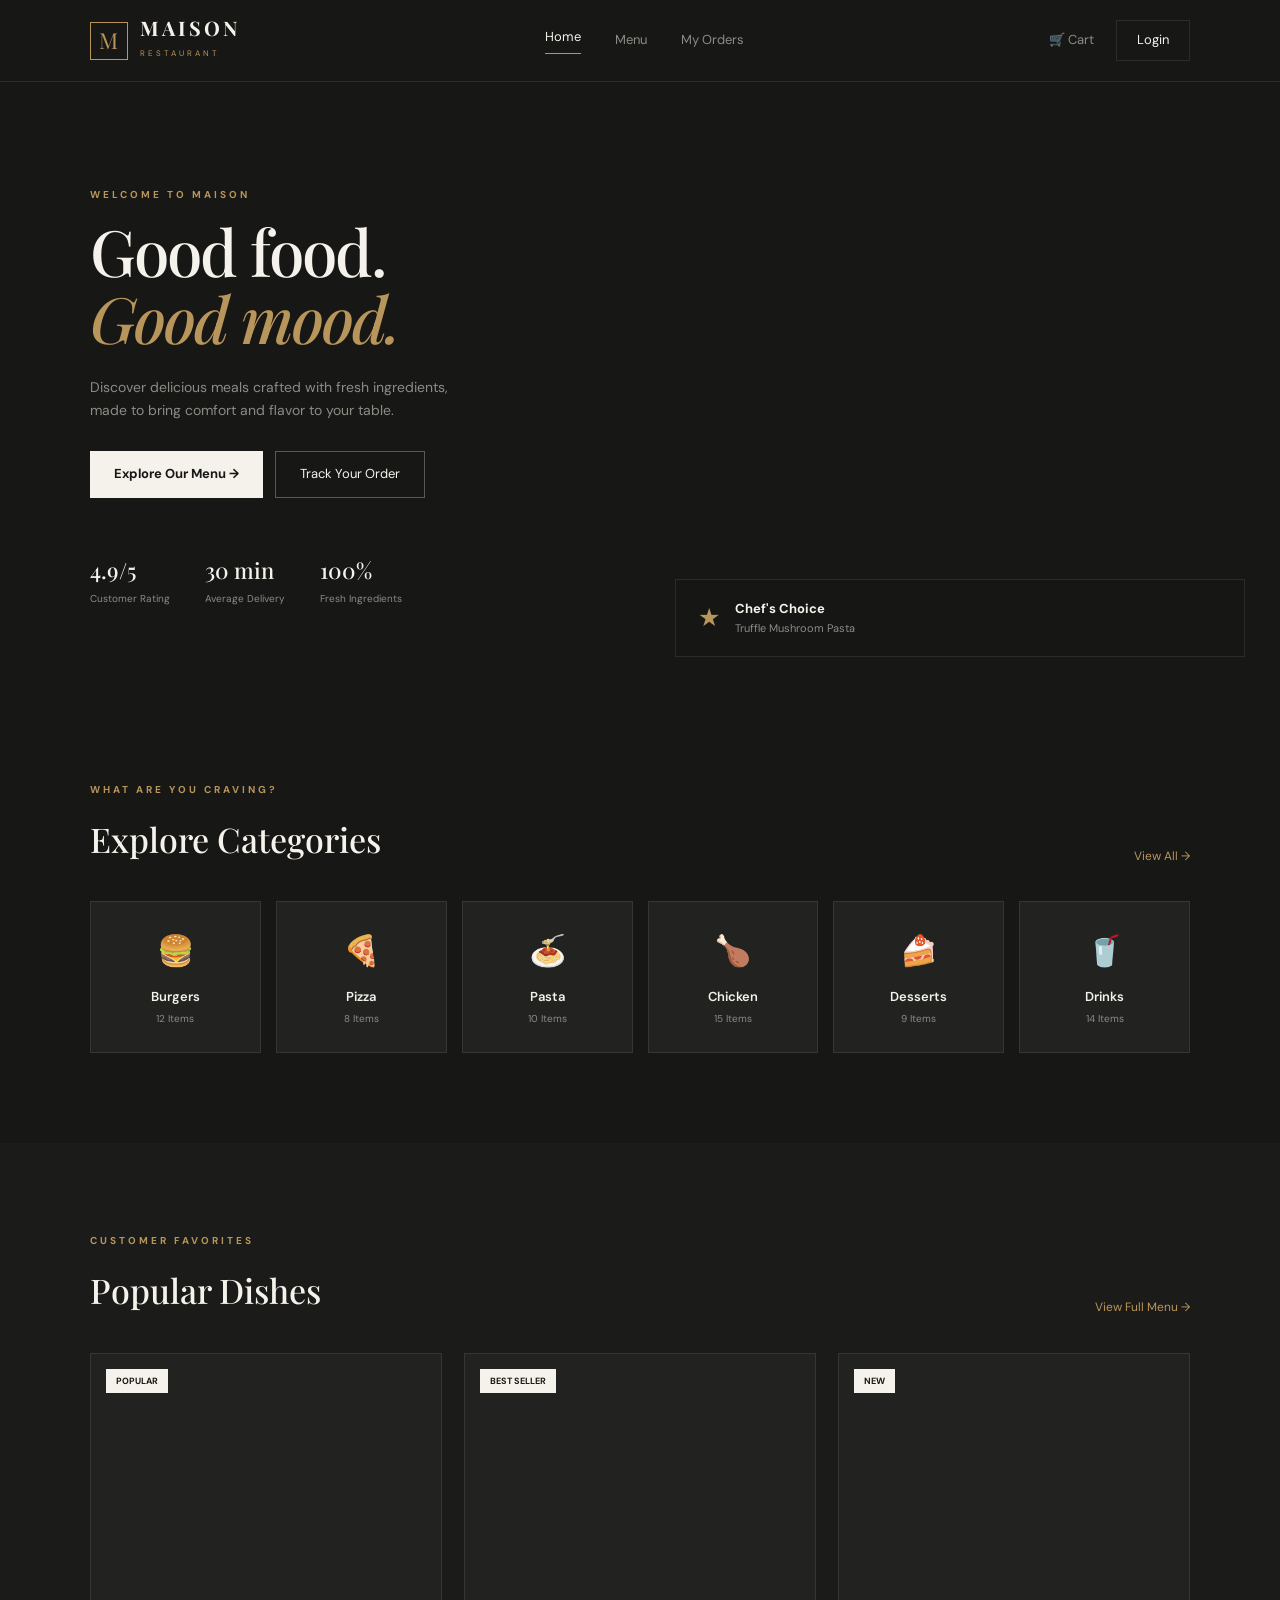
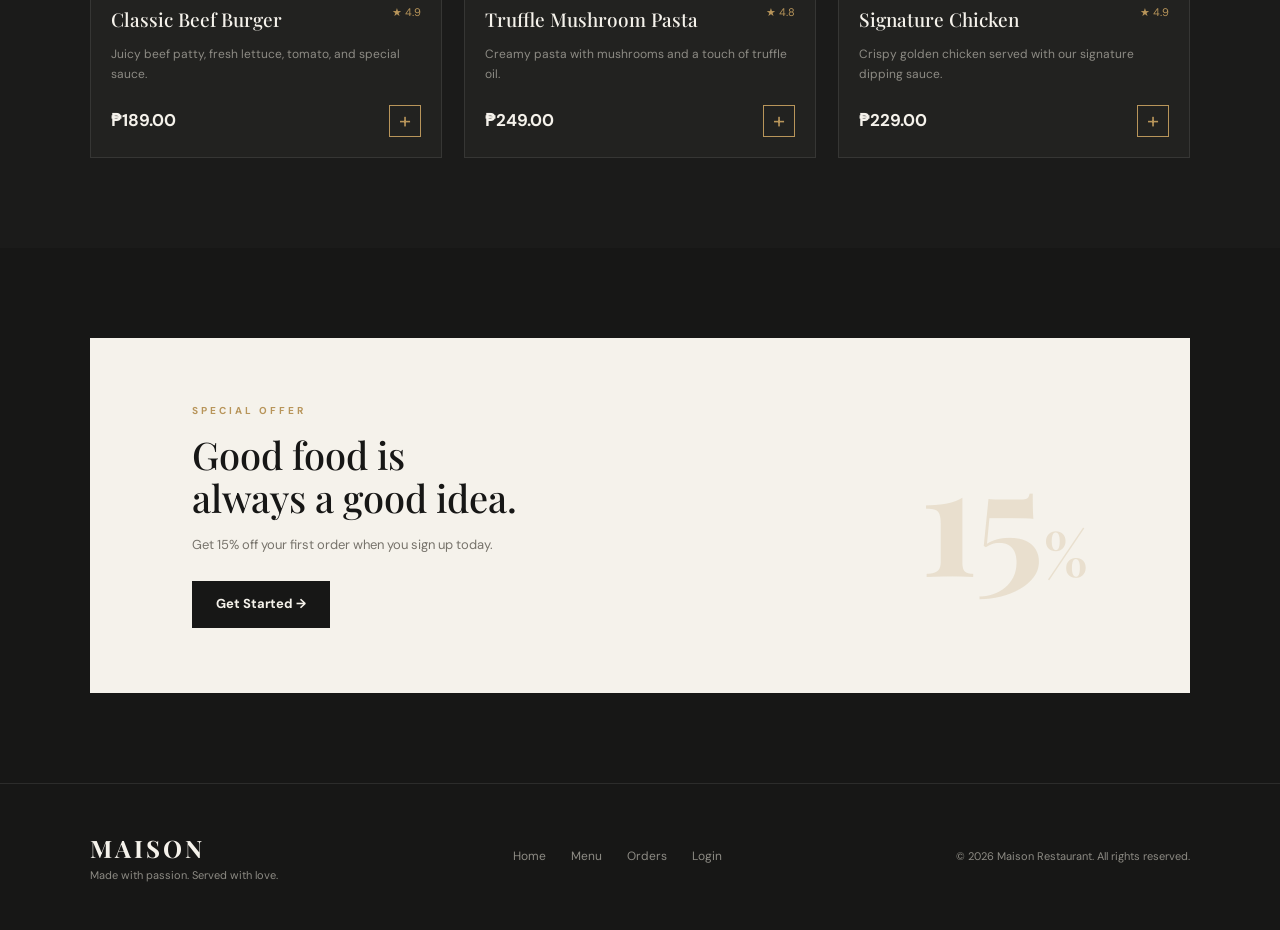
==== index.html @ bf7413da "Initial restaurant ordering system" ====
<!DOCTYPE html>
<html lang="en">
<head>
    <meta charset="UTF-8">
    <meta name="viewport" content="width=device-width, initial-scale=1.0">
    <title>Maison | Restaurant Ordering System</title>

    <link rel="stylesheet" href="style.css">
    <link rel="stylesheet" href="home.css">
</head>
<body>

    <header class="navbar">
        <div class="logo">
            <span class="logo-mark">M</span>
            <div>
                <h2>MAISON</h2>
                <small>RESTAURANT</small>
            </div>
        </div>

        <nav>
            <a href="index.html" class="active">Home</a>
            <a href="menu.html">Menu</a>
            <a href="orders.html">My Orders</a>
        </nav>

        <div class="nav-actions">
            <a href="cart.html" class="cart-link">🛒 Cart</a>
            <a href="login.html" class="login-btn">Login</a>
        </div>
    </header>

    <main>

        <!-- HERO SECTION -->
        <section class="hero">
            <div class="hero-content">
                <p class="eyebrow">WELCOME TO MAISON</p>

                <h1>Good food.<br><span>Good mood.</span></h1>

                <p class="hero-description">
                    Discover delicious meals crafted with fresh ingredients,
                    made to bring comfort and flavor to your table.
                </p>

                <div class="hero-buttons">
                    <a href="menu.html" class="primary-btn">Explore Our Menu →</a>
                    <a href="orders.html" class="secondary-btn">Track Your Order</a>
                </div>

                <div class="hero-info">
                    <div>
                        <strong>4.9/5</strong>
                        <span>Customer Rating</span>
                    </div>
                    <div>
                        <strong>30 min</strong>
                        <span>Average Delivery</span>
                    </div>
                    <div>
                        <strong>100%</strong>
                        <span>Fresh Ingredients</span>
                    </div>
                </div>
            </div>

            <div class="hero-image">
                <div class="image-overlay"></div>
                <div class="floating-card">
                    <span>★</span>
                    <div>
                        <strong>Chef's Choice</strong>
                        <small>Truffle Mushroom Pasta</small>
                    </div>
                </div>
            </div>
        </section>

        <!-- CATEGORIES -->
        <section class="section categories-section">
            <div class="section-heading">
                <div>
                    <p class="eyebrow">WHAT ARE YOU CRAVING?</p>
                    <h2>Explore Categories</h2>
                </div>
                <a href="menu.html" class="view-link">View All →</a>
            </div>

            <div class="category-grid">
                <a href="menu.html" class="category-card">
                    <div class="category-icon">🍔</div>
                    <h3>Burgers</h3>
                    <p>12 Items</p>
                </a>

                <a href="menu.html" class="category-card">
                    <div class="category-icon">🍕</div>
                    <h3>Pizza</h3>
                    <p>8 Items</p>
                </a>

                <a href="menu.html" class="category-card">
                    <div class="category-icon">🍝</div>
                    <h3>Pasta</h3>
                    <p>10 Items</p>
                </a>

                <a href="menu.html" class="category-card">
                    <div class="category-icon">🍗</div>
                    <h3>Chicken</h3>
                    <p>15 Items</p>
                </a>

                <a href="menu.html" class="category-card">
                    <div class="category-icon">🍰</div>
                    <h3>Desserts</h3>
                    <p>9 Items</p>
                </a>

                <a href="menu.html" class="category-card">
                    <div class="category-icon">🥤</div>
                    <h3>Drinks</h3>
                    <p>14 Items</p>
                </a>
            </div>
        </section>

        <!-- POPULAR DISHES -->
        <section class="section popular-section">
            <div class="section-heading">
                <div>
                    <p class="eyebrow">CUSTOMER FAVORITES</p>
                    <h2>Popular Dishes</h2>
                </div>
                <a href="menu.html" class="view-link">View Full Menu →</a>
            </div>

            <div class="food-grid">

                <article class="food-card">
                    <div class="food-image food-one">
                        <span class="food-badge">Popular</span>
                    </div>
                    <div class="food-details">
                        <div class="food-title-row">
                            <h3>Classic Beef Burger</h3>
                            <span class="rating">★ 4.9</span>
                        </div>
                        <p>Juicy beef patty, fresh lettuce, tomato, and special sauce.</p>
                        <div class="food-bottom">
                            <strong>₱189.00</strong>
                            <a href="cart.html" class="add-btn">+</a>
                        </div>
                    </div>
                </article>

                <article class="food-card">
                    <div class="food-image food-two">
                        <span class="food-badge">Best Seller</span>
                    </div>
                    <div class="food-details">
                        <div class="food-title-row">
                            <h3>Truffle Mushroom Pasta</h3>
                            <span class="rating">★ 4.8</span>
                        </div>
                        <p>Creamy pasta with mushrooms and a touch of truffle oil.</p>
                        <div class="food-bottom">
                            <strong>₱249.00</strong>
                            <a href="cart.html" class="add-btn">+</a>
                        </div>
                    </div>
                </article>

                <article class="food-card">
                    <div class="food-image food-three">
                        <span class="food-badge">New</span>
                    </div>
                    <div class="food-details">
                        <div class="food-title-row">
                            <h3>Signature Chicken</h3>
                            <span class="rating">★ 4.9</span>
                        </div>
                        <p>Crispy golden chicken served with our signature dipping sauce.</p>
                        <div class="food-bottom">
                            <strong>₱229.00</strong>
                            <a href="cart.html" class="add-btn">+</a>
                        </div>
                    </div>
                </article>

            </div>
        </section>

        <!-- PROMOTION -->
        <section class="promo-section">
            <div class="promo-content">
                <p class="eyebrow">SPECIAL OFFER</p>
                <h2>Good food is<br>always a good idea.</h2>
                <p>Get 15% off your first order when you sign up today.</p>
                <a href="register.html" class="primary-btn">Get Started →</a>
            </div>
            <div class="promo-decoration">15<span>%</span></div>
        </section>

    </main>

    <footer class="footer">
        <div class="footer-brand">
            <h2>MAISON</h2>
            <p>Made with passion. Served with love.</p>
        </div>

        <div class="footer-links">
            <a href="index.html">Home</a>
            <a href="menu.html">Menu</a>
            <a href="orders.html">Orders</a>
            <a href="login.html">Login</a>
        </div>

        <p class="copyright">© 2026 Maison Restaurant. All rights reserved.</p>
    </footer>

</body>
</html>
---- style.css ----
@import url('https://fonts.googleapis.com/css2?family=DM+Sans:wght@400;500;600;700&family=Playfair+Display:wght@500;600;700&display=swap');

:root {
    --dark: #171716;
    --dark-soft: #222220;
    --cream: #f5f2eb;
    --cream-dark: #e8e3d9;
    --white: #ffffff;
    --gold: #b8955a;
    --text-muted: #8d8b84;
    --border: rgba(255, 255, 255, 0.09);
}

* {
    margin: 0;
    padding: 0;
    box-sizing: border-box;
}

html {
    scroll-behavior: smooth;
    overflow-x: hidden;
}

body {
    background: var(--dark);
    color: var(--cream);
    font-family: 'DM Sans', sans-serif;
    line-height: 1.6;
    min-width: 280px;
    overflow-x: hidden;
}

img {
    max-width: 100%;
    height: auto;
    display: block;
}

a {
    text-decoration: none;
    color: inherit;
}

button,
a,
input,
select,
textarea {
    transition: 0.3s ease;
}

button,
a {
    cursor: pointer;
}

/* =========================
   NAVIGATION
========================= */

.navbar {
    min-height: 82px;
    padding: 0 7%;
    display: flex;
    align-items: center;
    justify-content: space-between;
    gap: 25px;
    border-bottom: 1px solid var(--border);
    background: var(--dark);
    position: relative;
    z-index: 100;
}

.logo {
    display: flex;
    align-items: center;
    gap: 12px;
    flex-shrink: 0;
}

.logo-mark {
    width: 38px;
    height: 38px;
    border: 1px solid var(--gold);
    color: var(--gold);
    display: flex;
    align-items: center;
    justify-content: center;
    font-family: 'Playfair Display', serif;
    font-size: 22px;
}

.logo h2 {
    font-family: 'Playfair Display', serif;
    font-size: 20px;
    letter-spacing: 3px;
    line-height: 1;
}

.logo small {
    color: var(--gold);
    font-size: 8px;
    letter-spacing: 3px;
}

.navbar nav {
    display: flex;
    align-items: center;
    justify-content: center;
    gap: 34px;
}

.navbar nav a {
    color: var(--text-muted);
    font-size: 13px;
    white-space: nowrap;
}

.navbar nav a:hover,
.navbar nav a.active {
    color: var(--cream);
}

.navbar nav a.active {
    border-bottom: 1px solid var(--gold);
    padding-bottom: 5px;
}

.nav-actions {
    display: flex;
    align-items: center;
    gap: 22px;
    flex-shrink: 0;
}

.cart-link {
    font-size: 13px;
    color: var(--text-muted);
    white-space: nowrap;
}

.cart-link:hover {
    color: var(--cream);
}

.login-btn {
    border: 1px solid var(--border);
    padding: 9px 20px;
    font-size: 13px;
    white-space: nowrap;
}

.login-btn:hover {
    border-color: var(--gold);
    color: var(--gold);
}

/* =========================
   BUTTONS
========================= */

.primary-btn {
    display: inline-block;
    background: var(--cream);
    color: var(--dark);
    padding: 13px 24px;
    font-size: 13px;
    font-weight: 700;
    border: none;
    text-align: center;
}

.primary-btn:hover {
    background: var(--gold);
    color: var(--white);
}

.secondary-btn {
    display: inline-block;
    border: 1px solid rgba(245, 242, 235, 0.3);
    padding: 12px 24px;
    font-size: 13px;
    text-align: center;
}

.secondary-btn:hover {
    border-color: var(--cream);
    background: rgba(255, 255, 255, 0.04);
}

.eyebrow {
    color: var(--gold);
    font-size: 10px;
    font-weight: 700;
    letter-spacing: 3px;
    margin-bottom: 14px;
}

/* =========================
   GENERAL SECTIONS
========================= */

.section {
    padding: 90px 7%;
}

.section-heading {
    display: flex;
    align-items: flex-end;
    justify-content: space-between;
    gap: 25px;
    margin-bottom: 35px;
}

.section-heading h2 {
    font-family: 'Playfair Display', serif;
    font-size: 34px;
    font-weight: 500;
}

.view-link {
    color: var(--gold);
    font-size: 12px;
    white-space: nowrap;
}

.view-link:hover {
    color: var(--cream);
}

/* =========================
   FOOTER
========================= */

.footer {
    padding: 45px 7%;
    border-top: 1px solid var(--border);
    display: flex;
    align-items: center;
    justify-content: space-between;
    gap: 30px;
    flex-wrap: wrap;
}

.footer-brand h2 {
    font-family: 'Playfair Display', serif;
    letter-spacing: 3px;
}

.footer-brand p,
.copyright {
    color: var(--text-muted);
    font-size: 11px;
}

.footer-links {
    display: flex;
    gap: 25px;
    color: var(--text-muted);
    font-size: 12px;
    flex-wrap: wrap;
}

.footer-links a:hover {
    color: var(--cream);
}

/* =========================
   LARGE DESKTOP / IMAC / TV
========================= */

@media (min-width: 1600px) {
    .navbar {
        padding-left: 10%;
        padding-right: 10%;
    }

    .section {
        padding-left: 10%;
        padding-right: 10%;
    }

    .footer {
        padding-left: 10%;
        padding-right: 10%;
    }

    .logo h2 {
        font-size: 23px;
    }

    .navbar nav a,
    .cart-link,
    .login-btn {
        font-size: 15px;
    }

    .section-heading h2 {
        font-size: 42px;
    }
}

/* =========================
   LAPTOP
========================= */

@media (max-width: 1200px) {
    .navbar {
        padding: 0 5%;
    }

    .section {
        padding-left: 5%;
        padding-right: 5%;
    }

    .footer {
        padding-left: 5%;
        padding-right: 5%;
    }

    .navbar nav {
        gap: 22px;
    }

    .nav-actions {
        gap: 14px;
    }
}

/* =========================
   TABLET
========================= */

@media (max-width: 900px) {
    .navbar {
        min-height: 75px;
        padding: 15px 4%;
        gap: 18px;
    }

    .navbar nav {
        gap: 15px;
    }

    .navbar nav a {
        font-size: 12px;
    }

    .nav-actions {
        gap: 10px;
    }

    .cart-link,
    .login-btn {
        font-size: 12px;
    }

    .login-btn {
        padding: 8px 14px;
    }

    .section {
        padding: 70px 4%;
    }

    .section-heading h2 {
        font-size: 30px;
    }

    .footer {
        padding: 40px 4%;
    }
}

/* =========================
   MOBILE DEVICES
========================= */

@media (max-width: 768px) {
    .navbar {
        min-height: auto;
        padding: 18px 5%;
        flex-wrap: wrap;
        justify-content: center;
    }

    .logo {
        width: 100%;
        justify-content: center;
    }

    .navbar nav {
        display: flex;
        width: 100%;
        justify-content: center;
        gap: 18px;
        order: 2;
        flex-wrap: wrap;
    }

    .navbar nav a {
        font-size: 12px;
    }

    .nav-actions {
        width: 100%;
        justify-content: center;
        order: 3;
        gap: 15px;
    }

    .section {
        padding: 60px 5%;
    }

    .section-heading {
        align-items: flex-start;
        flex-direction: column;
        gap: 10px;
        margin-bottom: 25px;
    }

    .section-heading h2 {
        font-size: 28px;
    }

    .footer {
        flex-direction: column;
        align-items: center;
        text-align: center;
        padding: 40px 5%;
    }

    .footer-links {
        justify-content: center;
        gap: 18px;
    }
}

/* =========================
   SMALL SMARTPHONES
========================= */

@media (max-width: 480px) {
    .logo-mark {
        width: 34px;
        height: 34px;
        font-size: 19px;
    }

    .logo h2 {
        font-size: 18px;
        letter-spacing: 2px;
    }

    .logo small {
        font-size: 7px;
        letter-spacing: 2px;
    }

    .navbar nav {
        gap: 12px;
    }

    .navbar nav a {
        font-size: 11px;
    }

    .nav-actions {
        gap: 10px;
    }

    .cart-link,
    .login-btn {
        font-size: 11px;
    }

    .login-btn {
        padding: 8px 12px;
    }

    .section {
        padding: 48px 5%;
    }

    .section-heading h2 {
        font-size: 25px;
    }

    .primary-btn,
    .secondary-btn {
        width: 100%;
        padding: 13px 18px;
    }

    .footer-brand h2 {
        font-size: 22px;
    }
}

/* =========================
   VERY SMALL PHONES
========================= */

@media (max-width: 350px) {
    .navbar nav {
        gap: 9px;
    }

    .navbar nav a {
        font-size: 10px;
    }

    .cart-link,
    .login-btn {
        font-size: 10px;
    }

    .section-heading h2 {
        font-size: 23px;
    }
}
---- home.css ----
.hero {
    min-height: 610px;
    display: grid;
    grid-template-columns: 1fr 1fr;
    background: var(--dark);
}

.hero-content {
    padding: 90px 8% 70px 14%;
    display: flex;
    flex-direction: column;
    justify-content: center;
}

.hero h1 {
    font-family: 'Playfair Display', serif;
    font-size: clamp(48px, 5vw, 78px);
    font-weight: 500;
    line-height: 1.05;
    letter-spacing: -2px;
    margin-bottom: 25px;
}

.hero h1 span {
    color: var(--gold);
    font-style: italic;
}

.hero-description {
    color: var(--text-muted);
    max-width: 390px;
    font-size: 14px;
    margin-bottom: 30px;
}

.hero-buttons {
    display: flex;
    gap: 12px;
    flex-wrap: wrap;
}

.hero-info {
    display: flex;
    gap: 35px;
    margin-top: 55px;
}

.hero-info div {
    display: flex;
    flex-direction: column;
}

.hero-info strong {
    font-family: 'Playfair Display', serif;
    font-size: 22px;
    font-weight: 500;
}

.hero-info span {
    color: var(--text-muted);
    font-size: 10px;
    margin-top: 3px;
}

.hero-image {
    position: relative;
    min-height: 610px;
    background:
        linear-gradient(90deg, rgba(23, 23, 22, 0.15), rgba(23, 23, 22, 0.05)),
        url('https://images.unsplash.com/photo-1473093295043-cdd812d0e601?auto=format&fit=crop&w=1200&q=85');
    background-size: cover;
    background-position: center;
}

.image-overlay {
    position: absolute;
    inset: 0;
    background: linear-gradient(90deg, var(--dark) 0%, transparent 20%);
}

.floating-card {
    position: absolute;
    bottom: 35px;
    left: 35px;
    right: 35px;
    background: rgba(23, 23, 22, 0.88);
    backdrop-filter: blur(12px);
    border: 1px solid var(--border);
    padding: 18px 22px;
    display: flex;
    align-items: center;
    gap: 15px;
}

.floating-card > span {
    color: var(--gold);
    font-size: 25px;
}

.floating-card div {
    display: flex;
    flex-direction: column;
}

.floating-card strong {
    font-size: 13px;
}

.floating-card small {
    color: var(--text-muted);
    font-size: 11px;
}

.category-grid {
    display: grid;
    grid-template-columns: repeat(6, 1fr);
    gap: 15px;
}

.category-card {
    background: var(--dark-soft);
    border: 1px solid var(--border);
    padding: 25px 10px;
    text-align: center;
}

.category-card:hover {
    border-color: var(--gold);
    transform: translateY(-4px);
}

.category-icon {
    font-size: 30px;
    margin-bottom: 12px;
    filter: grayscale(20%);
}

.category-card h3 {
    font-size: 13px;
    font-weight: 600;
}

.category-card p {
    color: var(--text-muted);
    font-size: 10px;
    margin-top: 3px;
}

.popular-section {
    background: #1b1b1a;
}

.food-grid {
    display: grid;
    grid-template-columns: repeat(3, 1fr);
    gap: 22px;
}

.food-card {
    background: var(--dark-soft);
    border: 1px solid var(--border);
    overflow: hidden;
}

.food-image {
    height: 230px;
    background-size: cover;
    background-position: center;
    position: relative;
}

.food-one {
    background-image: url('https://images.unsplash.com/photo-1568901346375-23c9450c58cd?auto=format&fit=crop&w=700&q=80');
}

.food-two {
    background-image: url('https://images.unsplash.com/photo-1473093295043-cdd812d0e601?auto=format&fit=crop&w=700&q=80');
}

.food-three {
    background-image: url('https://images.unsplash.com/photo-1532550907401-a500c9a57435?auto=format&fit=crop&w=700&q=80');
}

.food-badge {
    position: absolute;
    top: 15px;
    left: 15px;
    background: var(--cream);
    color: var(--dark);
    padding: 5px 10px;
    font-size: 9px;
    font-weight: 700;
    text-transform: uppercase;
}

.food-details {
    padding: 20px;
}

.food-title-row {
    display: flex;
    justify-content: space-between;
    align-items: flex-start;
    gap: 10px;
}

.food-title-row h3 {
    font-family: 'Playfair Display', serif;
    font-size: 19px;
    font-weight: 500;
}

.rating {
    color: var(--gold);
    font-size: 11px;
    white-space: nowrap;
}

.food-details > p {
    color: var(--text-muted);
    font-size: 12px;
    margin: 10px 0 20px;
    line-height: 1.7;
}

.food-bottom {
    display: flex;
    align-items: center;
    justify-content: space-between;
}

.food-bottom strong {
    color: var(--cream);
    font-size: 17px;
}

.add-btn {
    width: 32px;
    height: 32px;
    border: 1px solid var(--gold);
    color: var(--gold);
    display: flex;
    align-items: center;
    justify-content: center;
    font-size: 22px;
}

.add-btn:hover {
    background: var(--gold);
    color: var(--dark);
}

.promo-section {
    margin: 90px 7%;
    padding: 65px 8%;
    background: var(--cream);
    color: var(--dark);
    display: flex;
    justify-content: space-between;
    align-items: center;
    overflow: hidden;
}

.promo-section .eyebrow {
    color: var(--gold);
}

.promo-section h2 {
    font-family: 'Playfair Display', serif;
    font-size: 38px;
    font-weight: 500;
    line-height: 1.15;
    margin-bottom: 15px;
}

.promo-section p:not(.eyebrow) {
    color: #77736b;
    font-size: 13px;
    margin-bottom: 25px;
}

.promo-section .primary-btn {
    background: var(--dark);
    color: var(--cream);
}

.promo-section .primary-btn:hover {
    background: var(--gold);
}

.promo-decoration {
    font-family: 'Playfair Display', serif;
    font-size: 150px;
    color: rgba(184, 149, 90, 0.2);
    font-weight: 700;
    line-height: 1;
}

.promo-decoration span {
    font-size: 60px;
}

@media (max-width: 1000px) {
    .hero-content {
        padding-left: 8%;
    }

    .category-grid {
        grid-template-columns: repeat(3, 1fr);
    }

    .food-grid {
        grid-template-columns: repeat(2, 1fr);
    }
}

@media (max-width: 650px) {
    .hero {
        grid-template-columns: 1fr;
    }

    .hero-content {
        padding: 70px 5%;
    }

    .hero-image {
        min-height: 400px;
    }

    .hero h1 {
        font-size: 55px;
    }

    .hero-info {
        gap: 20px;
        margin-top: 35px;
    }

    .category-grid {
        grid-template-columns: repeat(2, 1fr);
    }

    .food-grid {
        grid-template-columns: 1fr;
    }

    .promo-section {
        margin: 60px 5%;
        padding: 45px 30px;
    }

    .promo-decoration {
        display: none;
    }
}
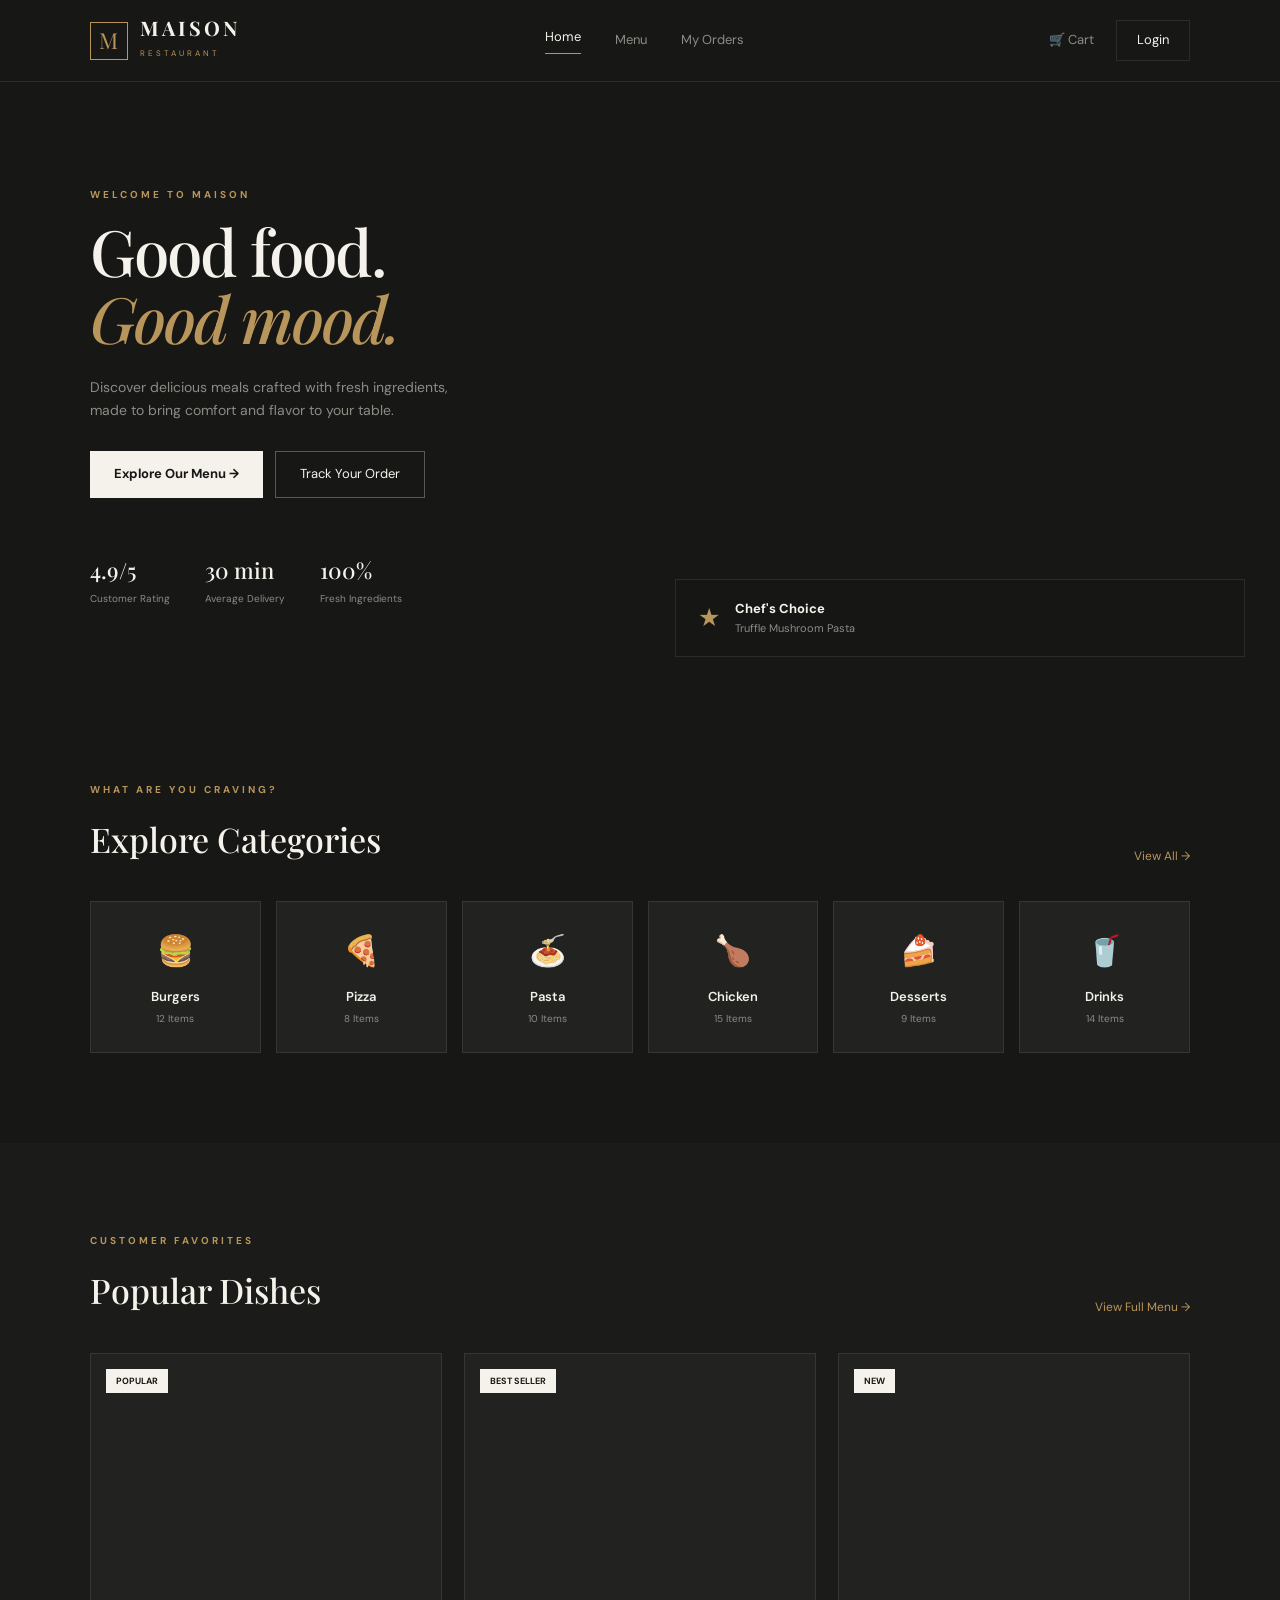
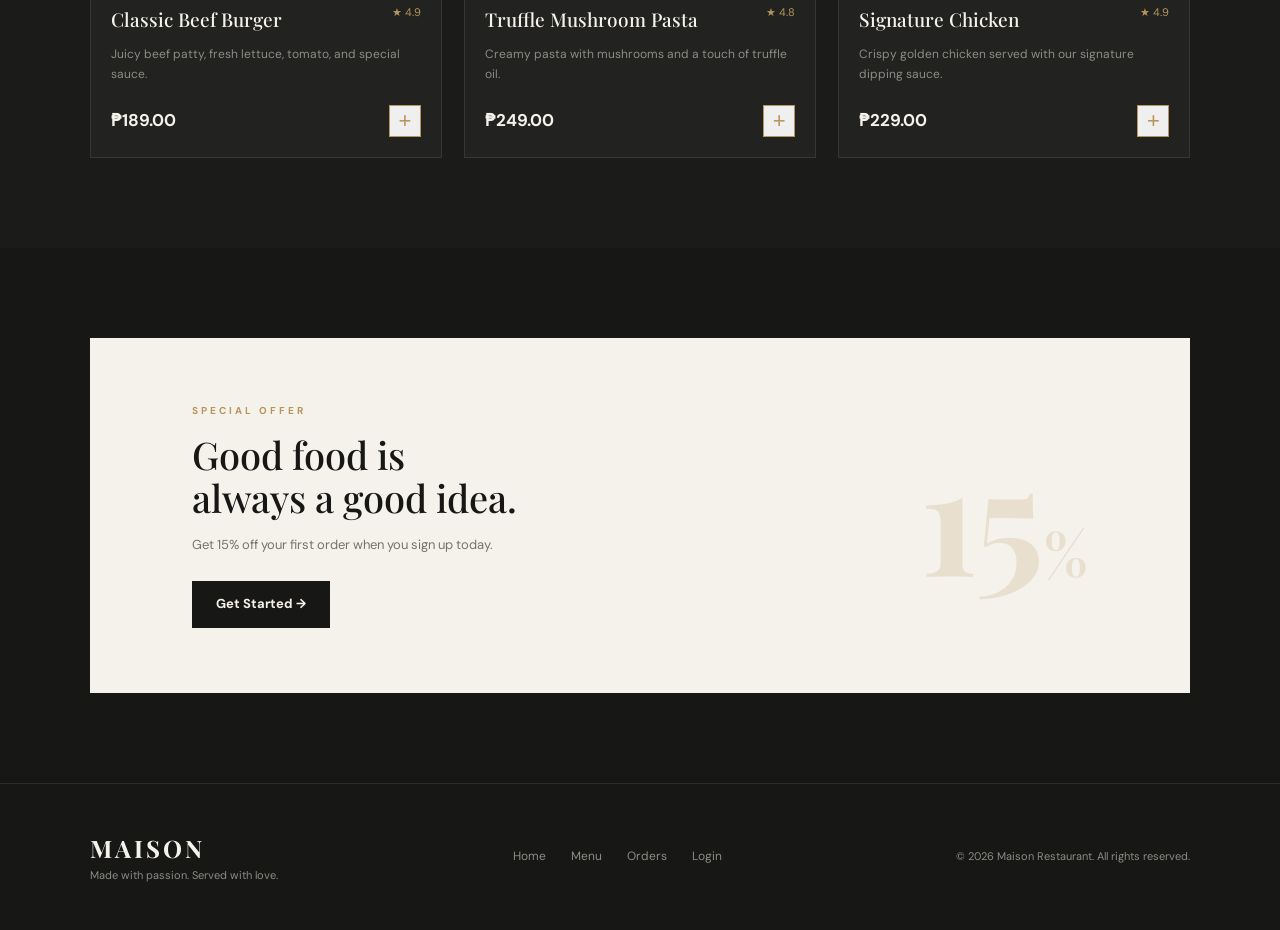
==== commit 3539140e: "Update index.html" ====
--- a/index.html
+++ b/index.html
@@ -1,5 +1,6 @@
 <!DOCTYPE html>
 <html lang="en">
+
 <head>
     <meta charset="UTF-8">
     <meta name="viewport" content="width=device-width, initial-scale=1.0">
@@ -8,15 +9,20 @@
     <link rel="stylesheet" href="style.css">
     <link rel="stylesheet" href="home.css">
 </head>
+
 <body>
 
     <header class="navbar">
+
         <div class="logo">
+
             <span class="logo-mark">M</span>
+
             <div>
                 <h2>MAISON</h2>
                 <small>RESTAURANT</small>
             </div>
+
         </div>
 
         <nav>
@@ -29,16 +35,22 @@
             <a href="cart.html" class="cart-link">🛒 Cart</a>
             <a href="login.html" class="login-btn">Login</a>
         </div>
+
     </header>
 
+
     <main>
 
-        <!-- HERO SECTION -->
         <section class="hero">
+
             <div class="hero-content">
+
                 <p class="eyebrow">WELCOME TO MAISON</p>
 
-                <h1>Good food.<br><span>Good mood.</span></h1>
+                <h1>
+                    Good food.<br>
+                    <span>Good mood.</span>
+                </h1>
 
                 <p class="hero-description">
                     Discover delicious meals crafted with fresh ingredients,
@@ -46,49 +58,77 @@
                 </p>
 
                 <div class="hero-buttons">
-                    <a href="menu.html" class="primary-btn">Explore Our Menu →</a>
-                    <a href="orders.html" class="secondary-btn">Track Your Order</a>
+
+                    <a href="menu.html" class="primary-btn">
+                        Explore Our Menu →
+                    </a>
+
+                    <a href="orders.html" class="secondary-btn">
+                        Track Your Order
+                    </a>
+
                 </div>
 
                 <div class="hero-info">
+
                     <div>
                         <strong>4.9/5</strong>
                         <span>Customer Rating</span>
                     </div>
+
                     <div>
                         <strong>30 min</strong>
                         <span>Average Delivery</span>
                     </div>
+
                     <div>
                         <strong>100%</strong>
                         <span>Fresh Ingredients</span>
                     </div>
-                </div>
-            </div>
+
+                </div>
+
+            </div>
+
 
             <div class="hero-image">
+
                 <div class="image-overlay"></div>
+
                 <div class="floating-card">
+
                     <span>★</span>
+
                     <div>
                         <strong>Chef's Choice</strong>
                         <small>Truffle Mushroom Pasta</small>
                     </div>
-                </div>
-            </div>
+
+                </div>
+
+            </div>
+
         </section>
 
-        <!-- CATEGORIES -->
+
         <section class="section categories-section">
+
             <div class="section-heading">
+
                 <div>
                     <p class="eyebrow">WHAT ARE YOU CRAVING?</p>
                     <h2>Explore Categories</h2>
                 </div>
-                <a href="menu.html" class="view-link">View All →</a>
-            </div>
+
+                <a href="menu.html" class="view-link">
+                    View All →
+                </a>
+
+            </div>
+
 
             <div class="category-grid">
+
                 <a href="menu.html" class="category-card">
                     <div class="category-icon">🍔</div>
                     <h3>Burgers</h3>
@@ -124,103 +164,202 @@
                     <h3>Drinks</h3>
                     <p>14 Items</p>
                 </a>
-            </div>
+
+            </div>
+
         </section>
 
-        <!-- POPULAR DISHES -->
+
         <section class="section popular-section">
+
             <div class="section-heading">
+
                 <div>
                     <p class="eyebrow">CUSTOMER FAVORITES</p>
                     <h2>Popular Dishes</h2>
                 </div>
-                <a href="menu.html" class="view-link">View Full Menu →</a>
-            </div>
+
+                <a href="menu.html" class="view-link">
+                    View Full Menu →
+                </a>
+
+            </div>
+
 
             <div class="food-grid">
 
+
                 <article class="food-card">
+
                     <div class="food-image food-one">
                         <span class="food-badge">Popular</span>
                     </div>
+
                     <div class="food-details">
+
                         <div class="food-title-row">
                             <h3>Classic Beef Burger</h3>
                             <span class="rating">★ 4.9</span>
                         </div>
-                        <p>Juicy beef patty, fresh lettuce, tomato, and special sauce.</p>
+
+                        <p>
+                            Juicy beef patty, fresh lettuce, tomato, and special sauce.
+                        </p>
+
                         <div class="food-bottom">
+
                             <strong>₱189.00</strong>
-                            <a href="cart.html" class="add-btn">+</a>
-                        </div>
-                    </div>
+
+                            <button
+                                type="button"
+                                class="add-btn"
+                                data-id="101">
+                                +
+                            </button>
+
+                        </div>
+
+                    </div>
+
                 </article>
 
+
                 <article class="food-card">
+
                     <div class="food-image food-two">
                         <span class="food-badge">Best Seller</span>
                     </div>
+
                     <div class="food-details">
+
                         <div class="food-title-row">
                             <h3>Truffle Mushroom Pasta</h3>
                             <span class="rating">★ 4.8</span>
                         </div>
-                        <p>Creamy pasta with mushrooms and a touch of truffle oil.</p>
+
+                        <p>
+                            Creamy pasta with mushrooms and a touch of truffle oil.
+                        </p>
+
                         <div class="food-bottom">
+
                             <strong>₱249.00</strong>
-                            <a href="cart.html" class="add-btn">+</a>
-                        </div>
-                    </div>
+
+                            <button
+                                type="button"
+                                class="add-btn"
+                                data-id="102">
+                                +
+                            </button>
+
+                        </div>
+
+                    </div>
+
                 </article>
 
+
                 <article class="food-card">
+
                     <div class="food-image food-three">
                         <span class="food-badge">New</span>
                     </div>
+
                     <div class="food-details">
+
                         <div class="food-title-row">
                             <h3>Signature Chicken</h3>
                             <span class="rating">★ 4.9</span>
                         </div>
-                        <p>Crispy golden chicken served with our signature dipping sauce.</p>
+
+                        <p>
+                            Crispy golden chicken served with our signature dipping sauce.
+                        </p>
+
                         <div class="food-bottom">
+
                             <strong>₱229.00</strong>
-                            <a href="cart.html" class="add-btn">+</a>
-                        </div>
-                    </div>
+
+                            <button
+                                type="button"
+                                class="add-btn"
+                                data-id="103">
+                                +
+                            </button>
+
+                        </div>
+
+                    </div>
+
                 </article>
 
-            </div>
+
+            </div>
+
         </section>
 
-        <!-- PROMOTION -->
+
         <section class="promo-section">
+
             <div class="promo-content">
+
                 <p class="eyebrow">SPECIAL OFFER</p>
-                <h2>Good food is<br>always a good idea.</h2>
-                <p>Get 15% off your first order when you sign up today.</p>
-                <a href="register.html" class="primary-btn">Get Started →</a>
-            </div>
-            <div class="promo-decoration">15<span>%</span></div>
+
+                <h2>
+                    Good food is<br>
+                    always a good idea.
+                </h2>
+
+                <p>
+                    Get 15% off your first order when you sign up today.
+                </p>
+
+                <a href="register.html" class="primary-btn">
+                    Get Started →
+                </a>
+
+            </div>
+
+            <div class="promo-decoration">
+                15<span>%</span>
+            </div>
+
         </section>
 
     </main>
 
+
     <footer class="footer">
+
         <div class="footer-brand">
+
             <h2>MAISON</h2>
-            <p>Made with passion. Served with love.</p>
+
+            <p>
+                Made with passion. Served with love.
+            </p>
+
         </div>
 
+
         <div class="footer-links">
+
             <a href="index.html">Home</a>
             <a href="menu.html">Menu</a>
             <a href="orders.html">Orders</a>
             <a href="login.html">Login</a>
+
         </div>
 
-        <p class="copyright">© 2026 Maison Restaurant. All rights reserved.</p>
+
+        <p class="copyright">
+            © 2026 Maison Restaurant. All rights reserved.
+        </p>
+
     </footer>
 
+
+    <script src="index.js"></script>
+
 </body>
-</html>+</html>
--- a/home.css
+++ b/home.css
@@ -352,4 +352,4 @@
     .promo-decoration {
         display: none;
     }
-}+}
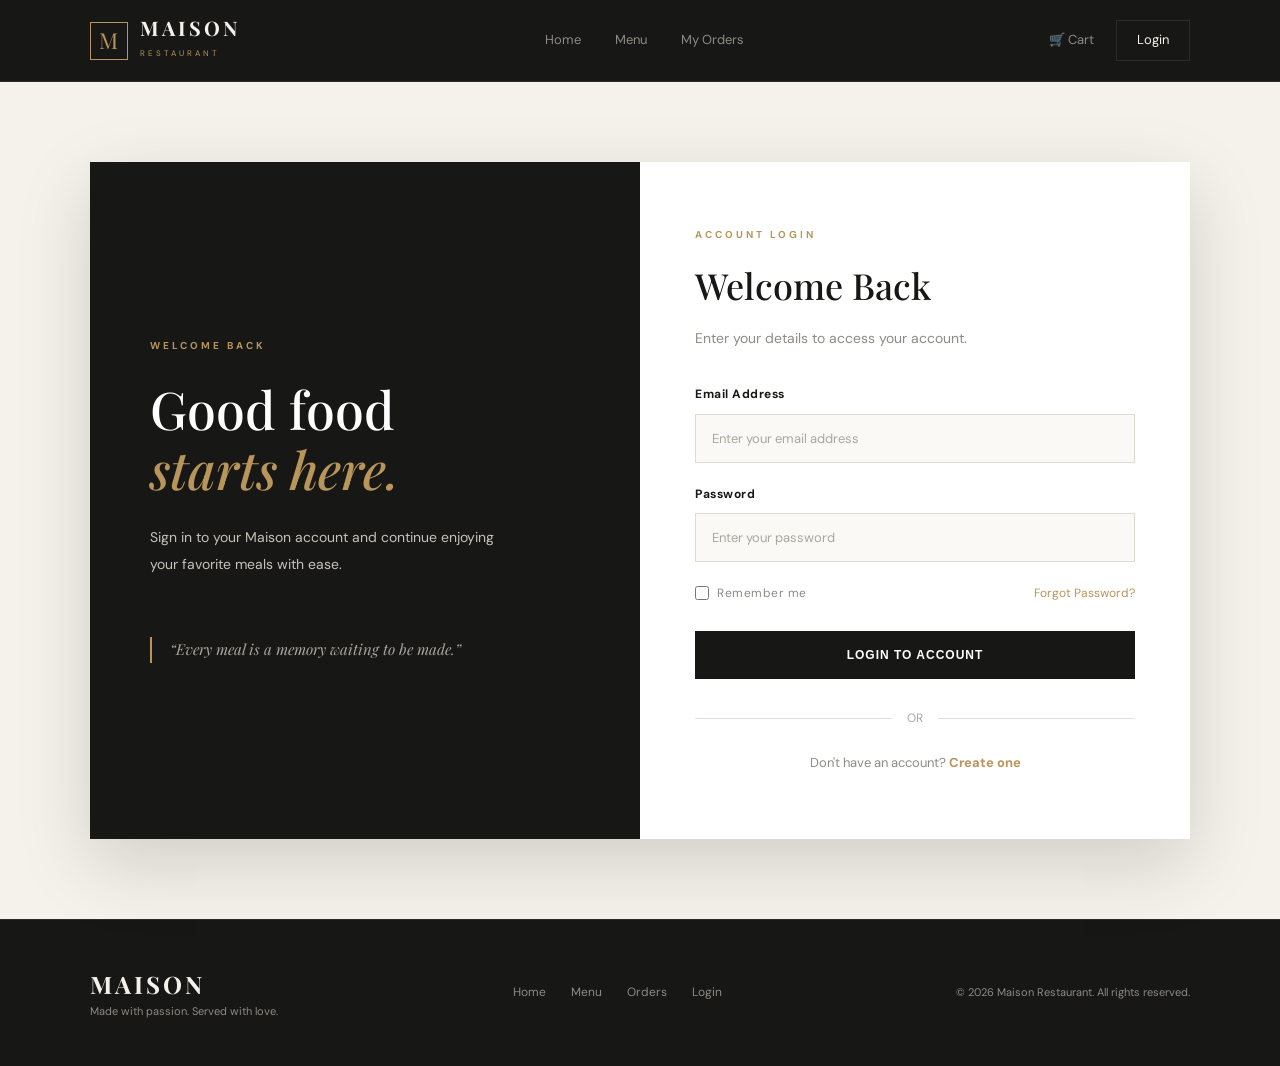
==== commit 1aaa3c27: "Update index.html" ====
--- a/index.html
+++ b/index.html
@@ -1,13 +1,17 @@
 <!DOCTYPE html>
+
 <html lang="en">
 
 <head>
+
     <meta charset="UTF-8">
     <meta name="viewport" content="width=device-width, initial-scale=1.0">
-    <title>Maison | Restaurant Ordering System</title>
+
+    <title>Login | Maison Restaurant</title>
 
     <link rel="stylesheet" href="style.css">
-    <link rel="stylesheet" href="home.css">
+    <link rel="stylesheet" href="auth.css">
+
 </head>
 
 <body>
@@ -19,315 +23,157 @@
             <span class="logo-mark">M</span>
 
             <div>
+
                 <h2>MAISON</h2>
                 <small>RESTAURANT</small>
+
             </div>
 
         </div>
 
         <nav>
-            <a href="index.html" class="active">Home</a>
+
+            <a href="index.html">Home</a>
             <a href="menu.html">Menu</a>
             <a href="orders.html">My Orders</a>
+
         </nav>
 
         <div class="nav-actions">
+
             <a href="cart.html" class="cart-link">🛒 Cart</a>
             <a href="login.html" class="login-btn">Login</a>
+
         </div>
 
     </header>
 
-
-    <main>
-
-        <section class="hero">
-
-            <div class="hero-content">
-
-                <p class="eyebrow">WELCOME TO MAISON</p>
+    <main class="auth-page">
+
+        <section class="auth-wrapper">
+
+            <div class="auth-visual">
+
+                <p class="eyebrow">WELCOME BACK</p>
 
                 <h1>
-                    Good food.<br>
-                    <span>Good mood.</span>
+
+                    Good food<br>
+                    <span>starts here.</span>
+
                 </h1>
 
-                <p class="hero-description">
-                    Discover delicious meals crafted with fresh ingredients,
-                    made to bring comfort and flavor to your table.
+                <p class="auth-visual-text">
+
+                    Sign in to your Maison account and continue
+                    enjoying your favorite meals with ease.
+
                 </p>
 
-                <div class="hero-buttons">
-
-                    <a href="menu.html" class="primary-btn">
-                        Explore Our Menu →
-                    </a>
-
-                    <a href="orders.html" class="secondary-btn">
-                        Track Your Order
-                    </a>
+                <div class="auth-quote">
+
+                    “Every meal is a memory waiting to be made.”
 
                 </div>
 
-                <div class="hero-info">
-
-                    <div>
-                        <strong>4.9/5</strong>
-                        <span>Customer Rating</span>
+            </div>
+
+            <div class="auth-card">
+
+                <p class="eyebrow">ACCOUNT LOGIN</p>
+
+                <h2>Welcome Back</h2>
+
+                <p class="auth-description">
+
+                    Enter your details to access your account.
+
+                </p>
+
+                <form class="auth-form" id="login-form">
+
+                    <div class="form-group">
+
+                        <label for="email">Email Address</label>
+
+                        <input
+                            type="email"
+                            id="email"
+                            placeholder="Enter your email address"
+                            required
+                        >
+
                     </div>
 
-                    <div>
-                        <strong>30 min</strong>
-                        <span>Average Delivery</span>
+                    <div class="form-group">
+
+                        <label for="password">Password</label>
+
+                        <input
+                            type="password"
+                            id="password"
+                            placeholder="Enter your password"
+                            required
+                        >
+
                     </div>
 
-                    <div>
-                        <strong>100%</strong>
-                        <span>Fresh Ingredients</span>
+                    <div class="auth-options">
+
+                        <label class="remember-me">
+
+                            <input
+                                type="checkbox"
+                                id="remember-me"
+                            >
+
+                            <span>Remember me</span>
+
+                        </label>
+
+                        <a href="#" class="forgot-link">
+
+                            Forgot Password?
+
+                        </a>
+
                     </div>
 
+                    <button
+                        type="submit"
+                        class="auth-submit"
+                    >
+
+                        Login to Account
+
+                    </button>
+
+                    <p
+                        id="login-message"
+                        class="login-message"
+                    ></p>
+
+                </form>
+
+                <div class="auth-divider">
+
+                    <span>or</span>
+
                 </div>
 
+                <p class="auth-switch">
+
+                    Don't have an account?
+
+                    <a href="register.html">Create one</a>
+
+                </p>
+
             </div>
 
-
-            <div class="hero-image">
-
-                <div class="image-overlay"></div>
-
-                <div class="floating-card">
-
-                    <span>★</span>
-
-                    <div>
-                        <strong>Chef's Choice</strong>
-                        <small>Truffle Mushroom Pasta</small>
-                    </div>
-
-                </div>
-
-            </div>
-
         </section>
 
-
-        <section class="section categories-section">
-
-            <div class="section-heading">
-
-                <div>
-                    <p class="eyebrow">WHAT ARE YOU CRAVING?</p>
-                    <h2>Explore Categories</h2>
-                </div>
-
-                <a href="menu.html" class="view-link">
-                    View All →
-                </a>
-
-            </div>
-
-
-            <div class="category-grid">
-
-                <a href="menu.html" class="category-card">
-                    <div class="category-icon">🍔</div>
-                    <h3>Burgers</h3>
-                    <p>12 Items</p>
-                </a>
-
-                <a href="menu.html" class="category-card">
-                    <div class="category-icon">🍕</div>
-                    <h3>Pizza</h3>
-                    <p>8 Items</p>
-                </a>
-
-                <a href="menu.html" class="category-card">
-                    <div class="category-icon">🍝</div>
-                    <h3>Pasta</h3>
-                    <p>10 Items</p>
-                </a>
-
-                <a href="menu.html" class="category-card">
-                    <div class="category-icon">🍗</div>
-                    <h3>Chicken</h3>
-                    <p>15 Items</p>
-                </a>
-
-                <a href="menu.html" class="category-card">
-                    <div class="category-icon">🍰</div>
-                    <h3>Desserts</h3>
-                    <p>9 Items</p>
-                </a>
-
-                <a href="menu.html" class="category-card">
-                    <div class="category-icon">🥤</div>
-                    <h3>Drinks</h3>
-                    <p>14 Items</p>
-                </a>
-
-            </div>
-
-        </section>
-
-
-        <section class="section popular-section">
-
-            <div class="section-heading">
-
-                <div>
-                    <p class="eyebrow">CUSTOMER FAVORITES</p>
-                    <h2>Popular Dishes</h2>
-                </div>
-
-                <a href="menu.html" class="view-link">
-                    View Full Menu →
-                </a>
-
-            </div>
-
-
-            <div class="food-grid">
-
-
-                <article class="food-card">
-
-                    <div class="food-image food-one">
-                        <span class="food-badge">Popular</span>
-                    </div>
-
-                    <div class="food-details">
-
-                        <div class="food-title-row">
-                            <h3>Classic Beef Burger</h3>
-                            <span class="rating">★ 4.9</span>
-                        </div>
-
-                        <p>
-                            Juicy beef patty, fresh lettuce, tomato, and special sauce.
-                        </p>
-
-                        <div class="food-bottom">
-
-                            <strong>₱189.00</strong>
-
-                            <button
-                                type="button"
-                                class="add-btn"
-                                data-id="101">
-                                +
-                            </button>
-
-                        </div>
-
-                    </div>
-
-                </article>
-
-
-                <article class="food-card">
-
-                    <div class="food-image food-two">
-                        <span class="food-badge">Best Seller</span>
-                    </div>
-
-                    <div class="food-details">
-
-                        <div class="food-title-row">
-                            <h3>Truffle Mushroom Pasta</h3>
-                            <span class="rating">★ 4.8</span>
-                        </div>
-
-                        <p>
-                            Creamy pasta with mushrooms and a touch of truffle oil.
-                        </p>
-
-                        <div class="food-bottom">
-
-                            <strong>₱249.00</strong>
-
-                            <button
-                                type="button"
-                                class="add-btn"
-                                data-id="102">
-                                +
-                            </button>
-
-                        </div>
-
-                    </div>
-
-                </article>
-
-
-                <article class="food-card">
-
-                    <div class="food-image food-three">
-                        <span class="food-badge">New</span>
-                    </div>
-
-                    <div class="food-details">
-
-                        <div class="food-title-row">
-                            <h3>Signature Chicken</h3>
-                            <span class="rating">★ 4.9</span>
-                        </div>
-
-                        <p>
-                            Crispy golden chicken served with our signature dipping sauce.
-                        </p>
-
-                        <div class="food-bottom">
-
-                            <strong>₱229.00</strong>
-
-                            <button
-                                type="button"
-                                class="add-btn"
-                                data-id="103">
-                                +
-                            </button>
-
-                        </div>
-
-                    </div>
-
-                </article>
-
-
-            </div>
-
-        </section>
-
-
-        <section class="promo-section">
-
-            <div class="promo-content">
-
-                <p class="eyebrow">SPECIAL OFFER</p>
-
-                <h2>
-                    Good food is<br>
-                    always a good idea.
-                </h2>
-
-                <p>
-                    Get 15% off your first order when you sign up today.
-                </p>
-
-                <a href="register.html" class="primary-btn">
-                    Get Started →
-                </a>
-
-            </div>
-
-            <div class="promo-decoration">
-                15<span>%</span>
-            </div>
-
-        </section>
-
     </main>
-
 
     <footer class="footer">
 
@@ -340,7 +186,6 @@
             </p>
 
         </div>
-
 
         <div class="footer-links">
 
@@ -351,15 +196,16 @@
 
         </div>
 
-
         <p class="copyright">
+
             © 2026 Maison Restaurant. All rights reserved.
+
         </p>
 
     </footer>
 
-
-    <script src="index.js"></script>
+    <script src="login.js"></script>
 
 </body>
+
 </html>
--- a/auth.css
+++ b/auth.css
@@ -0,0 +1,306 @@
+.auth-page {
+    min-height: 75vh;
+    padding: 80px 7%;
+    background: var(--cream);
+    display: flex;
+    align-items: center;
+    justify-content: center;
+    color: var(--dark);
+}
+
+.auth-wrapper {
+    width: 100%;
+    max-width: 1100px;
+    display: grid;
+    grid-template-columns: 1fr 1fr;
+    background: var(--dark);
+    box-shadow: 0 25px 70px rgba(0, 0, 0, 0.15);
+}
+
+.auth-visual {
+    padding: 70px 60px;
+    min-height: 500px;
+    display: flex;
+    flex-direction: column;
+    justify-content: center;
+    color: var(--white);
+    background:
+        linear-gradient(
+            rgba(23, 23, 22, 0.82),
+            rgba(23, 23, 22, 0.95)
+        ),
+        url("https://images.unsplash.com/photo-1515003197210-e0cd71810b5f?auto=format&fit=crop&w=1000&q=80");
+    background-size: cover;
+    background-position: center;
+}
+
+.auth-visual .eyebrow {
+    color: var(--gold);
+    margin-bottom: 25px;
+}
+
+.auth-visual h1 {
+    font-family: "Playfair Display", serif;
+    font-size: 52px;
+    font-weight: 500;
+    line-height: 1.15;
+    margin-bottom: 25px;
+}
+
+.auth-visual h1 span {
+    color: var(--gold);
+    font-style: italic;
+}
+
+.auth-visual-text {
+    max-width: 360px;
+    color: #c5c2b9;
+    font-size: 14px;
+    line-height: 1.9;
+}
+
+.auth-quote {
+    margin-top: 60px;
+    padding-left: 18px;
+    border-left: 2px solid var(--gold);
+    color: #aaa79e;
+    font-family: "Playfair Display", serif;
+    font-size: 15px;
+    font-style: italic;
+    line-height: 1.7;
+}
+
+.auth-card {
+    padding: 65px 55px;
+    background: var(--white);
+    display: flex;
+    flex-direction: column;
+    justify-content: center;
+}
+
+.auth-card .eyebrow {
+    color: var(--gold);
+    margin-bottom: 14px;
+}
+
+.auth-card h2 {
+    font-family: "Playfair Display", serif;
+    font-size: 36px;
+    font-weight: 500;
+    color: var(--dark);
+    margin-bottom: 12px;
+}
+
+.auth-description {
+    color: var(--text-muted);
+    font-size: 14px;
+    line-height: 1.7;
+    margin-bottom: 35px;
+}
+
+.auth-form {
+    width: 100%;
+}
+
+.auth-form .form-group {
+    margin-bottom: 22px;
+}
+
+.auth-form label {
+    display: block;
+    margin-bottom: 9px;
+    color: var(--dark);
+    font-size: 12px;
+    font-weight: 700;
+    letter-spacing: 0.5px;
+}
+
+.auth-form input[type="email"],
+.auth-form input[type="password"],
+.auth-form input[type="text"] {
+    width: 100%;
+    padding: 15px 16px;
+    border: 1px solid #dedbd3;
+    background: #faf9f6;
+    color: var(--dark);
+    font-family: "DM Sans", sans-serif;
+    font-size: 13px;
+    outline: none;
+    transition: 0.3s ease;
+}
+
+.auth-form input:focus {
+    border-color: var(--gold);
+    background: var(--white);
+    box-shadow: 0 0 0 3px rgba(184, 149, 90, 0.1);
+}
+
+.auth-form input::placeholder {
+    color: #aaa79f;
+}
+
+.auth-options {
+    display: flex;
+    justify-content: space-between;
+    align-items: center;
+    margin: 5px 0 28px;
+    font-size: 12px;
+}
+
+.remember-me {
+    display: flex !important;
+    align-items: center;
+    gap: 8px;
+    margin: 0 !important;
+    color: var(--text-muted) !important;
+    font-weight: 400 !important;
+}
+
+.remember-me input {
+    width: 14px;
+    height: 14px;
+    accent-color: var(--gold);
+}
+
+.forgot-link {
+    color: var(--gold);
+    text-decoration: none;
+    transition: 0.3s ease;
+}
+
+.forgot-link:hover {
+    color: var(--dark);
+}
+
+.auth-submit {
+    display: block;
+    width: 100%;
+    padding: 16px;
+    background: var(--dark);
+    color: var(--white);
+    text-align: center;
+    text-decoration: none;
+    border: 1px solid var(--dark);
+    font-size: 12px;
+    font-weight: 700;
+    letter-spacing: 1px;
+    text-transform: uppercase;
+    transition: 0.3s ease;
+}
+
+.auth-submit:hover {
+    background: var(--gold);
+    border-color: var(--gold);
+    color: var(--white);
+}
+
+.auth-divider {
+    display: flex;
+    align-items: center;
+    gap: 15px;
+    margin: 30px 0 25px;
+    color: #aaa79f;
+    font-size: 12px;
+}
+
+.auth-divider::before,
+.auth-divider::after {
+    content: "";
+    flex: 1;
+    height: 1px;
+    background: #e5e1d9;
+}
+
+.auth-divider span {
+    text-transform: uppercase;
+}
+
+.auth-switch {
+    text-align: center;
+    color: var(--text-muted);
+    font-size: 13px;
+}
+
+.auth-switch a {
+    color: var(--gold);
+    font-weight: 700;
+    text-decoration: none;
+}
+
+.auth-switch a:hover {
+    color: var(--dark);
+}
+
+@media (max-width: 850px) {
+    .auth-page {
+        padding: 50px 5%;
+    }
+
+    .auth-wrapper {
+        grid-template-columns: 1fr;
+        max-width: 600px;
+    }
+
+    .auth-visual {
+        min-height: 350px;
+        padding: 50px 40px;
+    }
+
+    .auth-visual h1 {
+        font-size: 42px;
+    }
+
+    .auth-quote {
+        margin-top: 35px;
+    }
+
+    .auth-card {
+        padding: 50px 40px;
+    }
+}
+
+@media (max-width: 500px) {
+    .auth-page {
+        padding: 30px 4%;
+    }
+
+    .auth-visual {
+        padding: 40px 25px;
+        min-height: 300px;
+    }
+
+    .auth-visual h1 {
+        font-size: 36px;
+    }
+
+    .auth-card {
+        padding: 40px 25px;
+    }
+
+    .auth-card h2 {
+        font-size: 30px;
+    }
+
+    .auth-options {
+        align-items: flex-start;
+        gap: 15px;
+    }
+}
+
+.terms-check {
+    display: flex !important;
+    align-items: center;
+    gap: 9px;
+    margin: 5px 0 25px;
+    color: var(--text-muted) !important;
+    font-size: 12px !important;
+    font-weight: 400 !important;
+    line-height: 1.5;
+}
+
+.terms-check input {
+    width: 14px;
+    height: 14px;
+    accent-color: var(--gold);
+    flex-shrink: 0;
+}
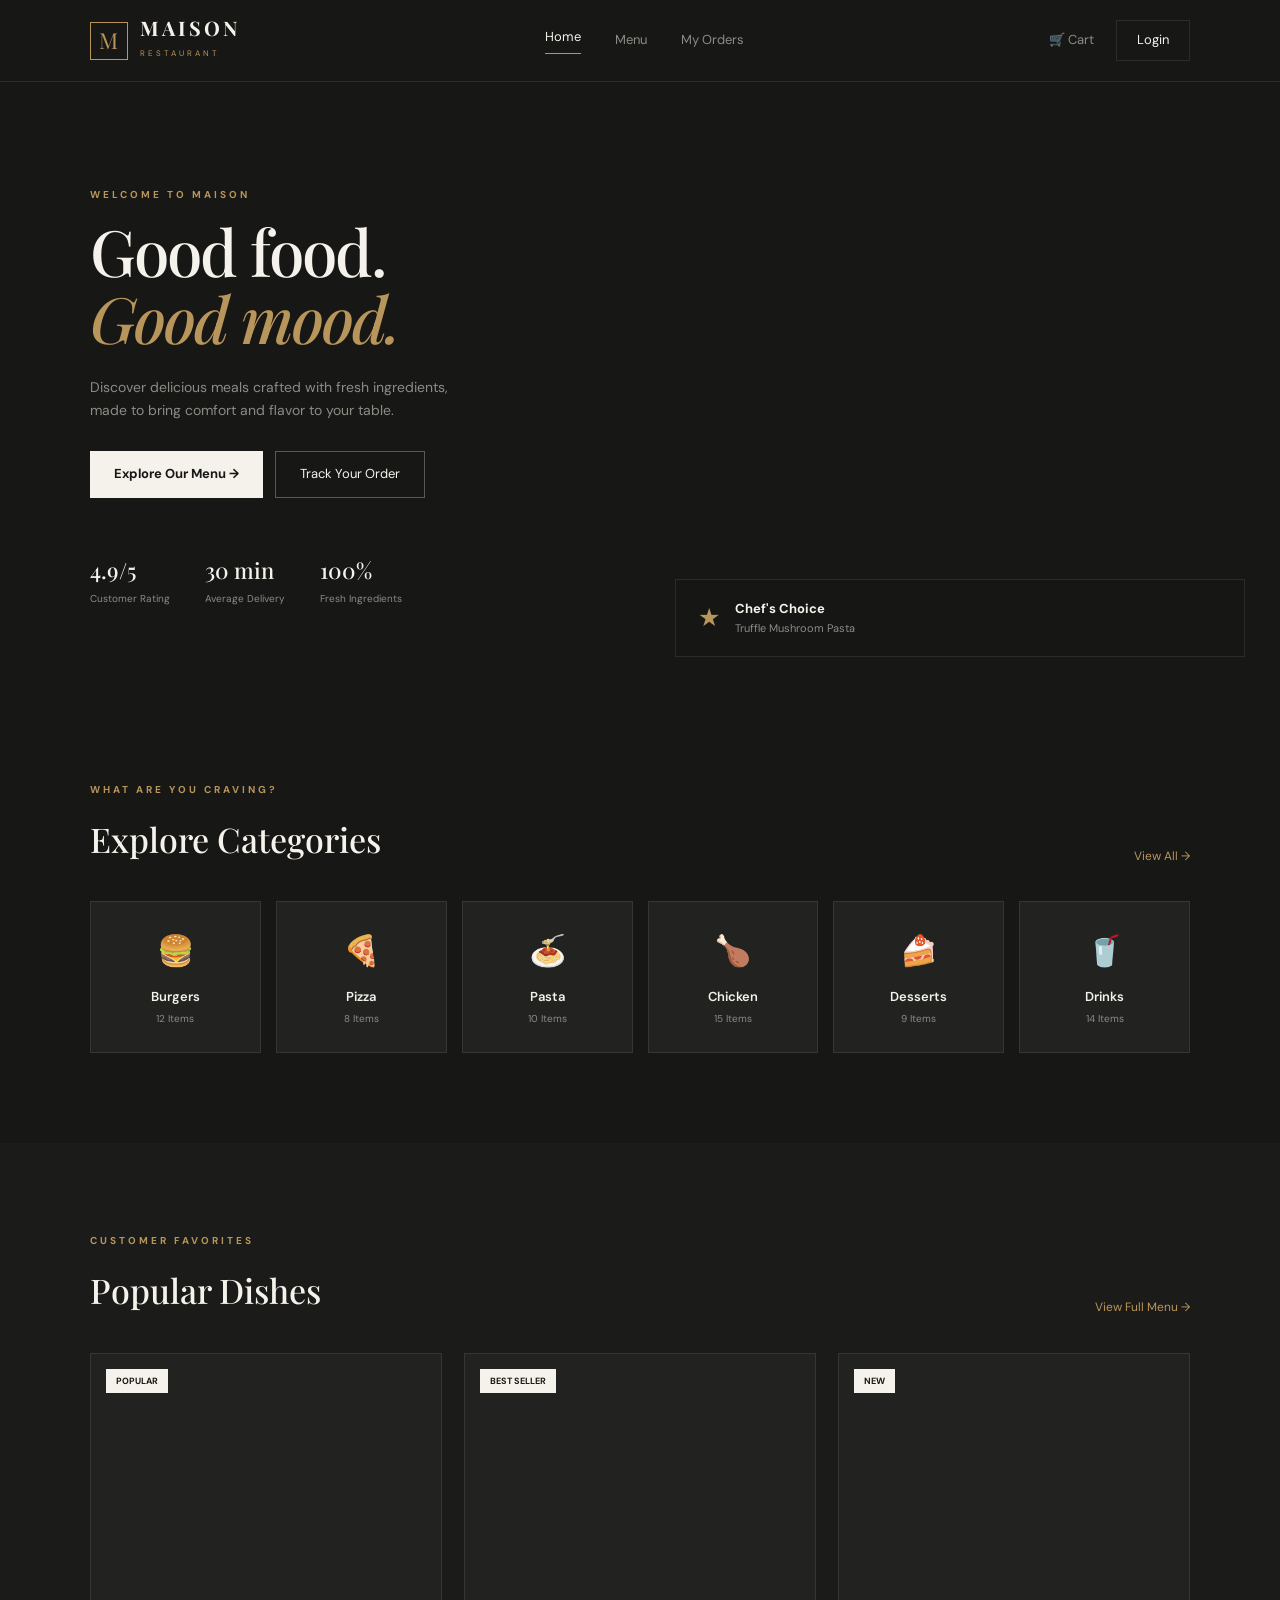
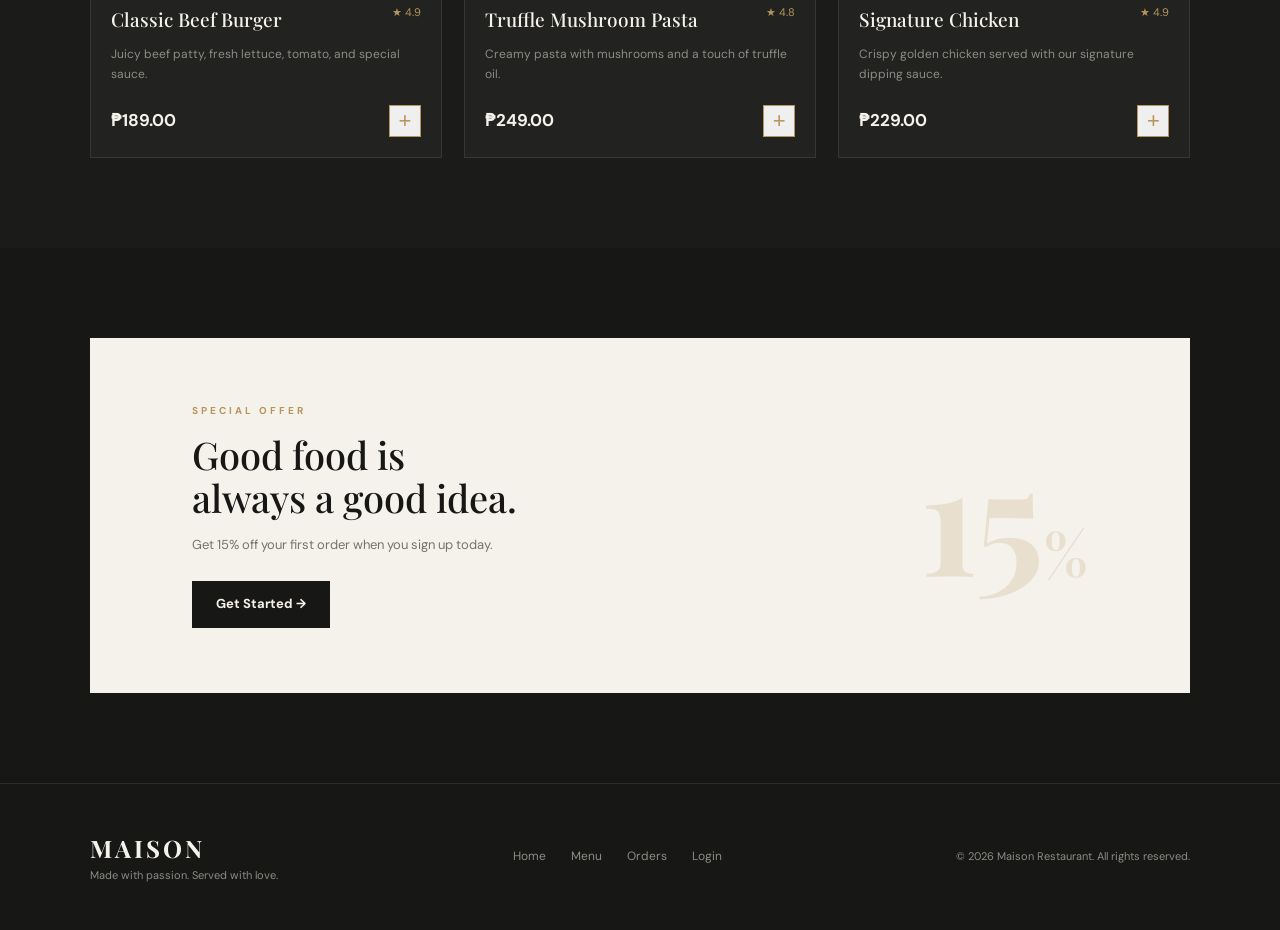
==== commit 6ed2de13: "Update index.html" ====
--- a/index.html
+++ b/index.html
@@ -1,17 +1,13 @@
 <!DOCTYPE html>
-
 <html lang="en">
 
 <head>
-
     <meta charset="UTF-8">
     <meta name="viewport" content="width=device-width, initial-scale=1.0">
-
-    <title>Login | Maison Restaurant</title>
+    <title>Maison | Restaurant Ordering System</title>
 
     <link rel="stylesheet" href="style.css">
-    <link rel="stylesheet" href="auth.css">
-
+    <link rel="stylesheet" href="home.css">
 </head>
 
 <body>
@@ -23,157 +19,315 @@
             <span class="logo-mark">M</span>
 
             <div>
-
                 <h2>MAISON</h2>
                 <small>RESTAURANT</small>
-
             </div>
 
         </div>
 
         <nav>
-
-            <a href="index.html">Home</a>
+            <a href="index.html" class="active">Home</a>
             <a href="menu.html">Menu</a>
             <a href="orders.html">My Orders</a>
-
         </nav>
 
         <div class="nav-actions">
-
             <a href="cart.html" class="cart-link">🛒 Cart</a>
             <a href="login.html" class="login-btn">Login</a>
-
         </div>
 
     </header>
 
-    <main class="auth-page">
-
-        <section class="auth-wrapper">
-
-            <div class="auth-visual">
-
-                <p class="eyebrow">WELCOME BACK</p>
+
+    <main>
+
+        <section class="hero">
+
+            <div class="hero-content">
+
+                <p class="eyebrow">WELCOME TO MAISON</p>
 
                 <h1>
-
-                    Good food<br>
-                    <span>starts here.</span>
-
+                    Good food.<br>
+                    <span>Good mood.</span>
                 </h1>
 
-                <p class="auth-visual-text">
-
-                    Sign in to your Maison account and continue
-                    enjoying your favorite meals with ease.
-
+                <p class="hero-description">
+                    Discover delicious meals crafted with fresh ingredients,
+                    made to bring comfort and flavor to your table.
                 </p>
 
-                <div class="auth-quote">
-
-                    “Every meal is a memory waiting to be made.”
-
-                </div>
-
-            </div>
-
-            <div class="auth-card">
-
-                <p class="eyebrow">ACCOUNT LOGIN</p>
-
-                <h2>Welcome Back</h2>
-
-                <p class="auth-description">
-
-                    Enter your details to access your account.
-
+                <div class="hero-buttons">
+
+                    <a href="menu.html" class="primary-btn">
+                        Explore Our Menu →
+                    </a>
+
+                    <a href="orders.html" class="secondary-btn">
+                        Track Your Order
+                    </a>
+
+                </div>
+
+                <div class="hero-info">
+
+                    <div>
+                        <strong>4.9/5</strong>
+                        <span>Customer Rating</span>
+                    </div>
+
+                    <div>
+                        <strong>30 min</strong>
+                        <span>Average Delivery</span>
+                    </div>
+
+                    <div>
+                        <strong>100%</strong>
+                        <span>Fresh Ingredients</span>
+                    </div>
+
+                </div>
+
+            </div>
+
+
+            <div class="hero-image">
+
+                <div class="image-overlay"></div>
+
+                <div class="floating-card">
+
+                    <span>★</span>
+
+                    <div>
+                        <strong>Chef's Choice</strong>
+                        <small>Truffle Mushroom Pasta</small>
+                    </div>
+
+                </div>
+
+            </div>
+
+        </section>
+
+
+        <section class="section categories-section">
+
+            <div class="section-heading">
+
+                <div>
+                    <p class="eyebrow">WHAT ARE YOU CRAVING?</p>
+                    <h2>Explore Categories</h2>
+                </div>
+
+                <a href="menu.html" class="view-link">
+                    View All →
+                </a>
+
+            </div>
+
+
+            <div class="category-grid">
+
+                <a href="menu.html" class="category-card">
+                    <div class="category-icon">🍔</div>
+                    <h3>Burgers</h3>
+                    <p>12 Items</p>
+                </a>
+
+                <a href="menu.html" class="category-card">
+                    <div class="category-icon">🍕</div>
+                    <h3>Pizza</h3>
+                    <p>8 Items</p>
+                </a>
+
+                <a href="menu.html" class="category-card">
+                    <div class="category-icon">🍝</div>
+                    <h3>Pasta</h3>
+                    <p>10 Items</p>
+                </a>
+
+                <a href="menu.html" class="category-card">
+                    <div class="category-icon">🍗</div>
+                    <h3>Chicken</h3>
+                    <p>15 Items</p>
+                </a>
+
+                <a href="menu.html" class="category-card">
+                    <div class="category-icon">🍰</div>
+                    <h3>Desserts</h3>
+                    <p>9 Items</p>
+                </a>
+
+                <a href="menu.html" class="category-card">
+                    <div class="category-icon">🥤</div>
+                    <h3>Drinks</h3>
+                    <p>14 Items</p>
+                </a>
+
+            </div>
+
+        </section>
+
+
+        <section class="section popular-section">
+
+            <div class="section-heading">
+
+                <div>
+                    <p class="eyebrow">CUSTOMER FAVORITES</p>
+                    <h2>Popular Dishes</h2>
+                </div>
+
+                <a href="menu.html" class="view-link">
+                    View Full Menu →
+                </a>
+
+            </div>
+
+
+            <div class="food-grid">
+
+
+                <article class="food-card">
+
+                    <div class="food-image food-one">
+                        <span class="food-badge">Popular</span>
+                    </div>
+
+                    <div class="food-details">
+
+                        <div class="food-title-row">
+                            <h3>Classic Beef Burger</h3>
+                            <span class="rating">★ 4.9</span>
+                        </div>
+
+                        <p>
+                            Juicy beef patty, fresh lettuce, tomato, and special sauce.
+                        </p>
+
+                        <div class="food-bottom">
+
+                            <strong>₱189.00</strong>
+
+                            <button
+                                type="button"
+                                class="add-btn"
+                                data-id="101">
+                                +
+                            </button>
+
+                        </div>
+
+                    </div>
+
+                </article>
+
+
+                <article class="food-card">
+
+                    <div class="food-image food-two">
+                        <span class="food-badge">Best Seller</span>
+                    </div>
+
+                    <div class="food-details">
+
+                        <div class="food-title-row">
+                            <h3>Truffle Mushroom Pasta</h3>
+                            <span class="rating">★ 4.8</span>
+                        </div>
+
+                        <p>
+                            Creamy pasta with mushrooms and a touch of truffle oil.
+                        </p>
+
+                        <div class="food-bottom">
+
+                            <strong>₱249.00</strong>
+
+                            <button
+                                type="button"
+                                class="add-btn"
+                                data-id="102">
+                                +
+                            </button>
+
+                        </div>
+
+                    </div>
+
+                </article>
+
+
+                <article class="food-card">
+
+                    <div class="food-image food-three">
+                        <span class="food-badge">New</span>
+                    </div>
+
+                    <div class="food-details">
+
+                        <div class="food-title-row">
+                            <h3>Signature Chicken</h3>
+                            <span class="rating">★ 4.9</span>
+                        </div>
+
+                        <p>
+                            Crispy golden chicken served with our signature dipping sauce.
+                        </p>
+
+                        <div class="food-bottom">
+
+                            <strong>₱229.00</strong>
+
+                            <button
+                                type="button"
+                                class="add-btn"
+                                data-id="103">
+                                +
+                            </button>
+
+                        </div>
+
+                    </div>
+
+                </article>
+
+
+            </div>
+
+        </section>
+
+
+        <section class="promo-section">
+
+            <div class="promo-content">
+
+                <p class="eyebrow">SPECIAL OFFER</p>
+
+                <h2>
+                    Good food is<br>
+                    always a good idea.
+                </h2>
+
+                <p>
+                    Get 15% off your first order when you sign up today.
                 </p>
 
-                <form class="auth-form" id="login-form">
-
-                    <div class="form-group">
-
-                        <label for="email">Email Address</label>
-
-                        <input
-                            type="email"
-                            id="email"
-                            placeholder="Enter your email address"
-                            required
-                        >
-
-                    </div>
-
-                    <div class="form-group">
-
-                        <label for="password">Password</label>
-
-                        <input
-                            type="password"
-                            id="password"
-                            placeholder="Enter your password"
-                            required
-                        >
-
-                    </div>
-
-                    <div class="auth-options">
-
-                        <label class="remember-me">
-
-                            <input
-                                type="checkbox"
-                                id="remember-me"
-                            >
-
-                            <span>Remember me</span>
-
-                        </label>
-
-                        <a href="#" class="forgot-link">
-
-                            Forgot Password?
-
-                        </a>
-
-                    </div>
-
-                    <button
-                        type="submit"
-                        class="auth-submit"
-                    >
-
-                        Login to Account
-
-                    </button>
-
-                    <p
-                        id="login-message"
-                        class="login-message"
-                    ></p>
-
-                </form>
-
-                <div class="auth-divider">
-
-                    <span>or</span>
-
-                </div>
-
-                <p class="auth-switch">
-
-                    Don't have an account?
-
-                    <a href="register.html">Create one</a>
-
-                </p>
-
+                <a href="register.html" class="primary-btn">
+                    Get Started →
+                </a>
+
+            </div>
+
+            <div class="promo-decoration">
+                15<span>%</span>
             </div>
 
         </section>
 
     </main>
+
 
     <footer class="footer">
 
@@ -186,6 +340,7 @@
             </p>
 
         </div>
+
 
         <div class="footer-links">
 
@@ -196,16 +351,15 @@
 
         </div>
 
+
         <p class="copyright">
-
             © 2026 Maison Restaurant. All rights reserved.
-
         </p>
 
     </footer>
 
-    <script src="login.js"></script>
+
+    <script src="index.js"></script>
 
 </body>
-
 </html>
--- a/home.css
+++ b/home.css
@@ -0,0 +1,355 @@
+.hero {
+    min-height: 610px;
+    display: grid;
+    grid-template-columns: 1fr 1fr;
+    background: var(--dark);
+}
+
+.hero-content {
+    padding: 90px 8% 70px 14%;
+    display: flex;
+    flex-direction: column;
+    justify-content: center;
+}
+
+.hero h1 {
+    font-family: 'Playfair Display', serif;
+    font-size: clamp(48px, 5vw, 78px);
+    font-weight: 500;
+    line-height: 1.05;
+    letter-spacing: -2px;
+    margin-bottom: 25px;
+}
+
+.hero h1 span {
+    color: var(--gold);
+    font-style: italic;
+}
+
+.hero-description {
+    color: var(--text-muted);
+    max-width: 390px;
+    font-size: 14px;
+    margin-bottom: 30px;
+}
+
+.hero-buttons {
+    display: flex;
+    gap: 12px;
+    flex-wrap: wrap;
+}
+
+.hero-info {
+    display: flex;
+    gap: 35px;
+    margin-top: 55px;
+}
+
+.hero-info div {
+    display: flex;
+    flex-direction: column;
+}
+
+.hero-info strong {
+    font-family: 'Playfair Display', serif;
+    font-size: 22px;
+    font-weight: 500;
+}
+
+.hero-info span {
+    color: var(--text-muted);
+    font-size: 10px;
+    margin-top: 3px;
+}
+
+.hero-image {
+    position: relative;
+    min-height: 610px;
+    background:
+        linear-gradient(90deg, rgba(23, 23, 22, 0.15), rgba(23, 23, 22, 0.05)),
+        url('https://images.unsplash.com/photo-1473093295043-cdd812d0e601?auto=format&fit=crop&w=1200&q=85');
+    background-size: cover;
+    background-position: center;
+}
+
+.image-overlay {
+    position: absolute;
+    inset: 0;
+    background: linear-gradient(90deg, var(--dark) 0%, transparent 20%);
+}
+
+.floating-card {
+    position: absolute;
+    bottom: 35px;
+    left: 35px;
+    right: 35px;
+    background: rgba(23, 23, 22, 0.88);
+    backdrop-filter: blur(12px);
+    border: 1px solid var(--border);
+    padding: 18px 22px;
+    display: flex;
+    align-items: center;
+    gap: 15px;
+}
+
+.floating-card > span {
+    color: var(--gold);
+    font-size: 25px;
+}
+
+.floating-card div {
+    display: flex;
+    flex-direction: column;
+}
+
+.floating-card strong {
+    font-size: 13px;
+}
+
+.floating-card small {
+    color: var(--text-muted);
+    font-size: 11px;
+}
+
+.category-grid {
+    display: grid;
+    grid-template-columns: repeat(6, 1fr);
+    gap: 15px;
+}
+
+.category-card {
+    background: var(--dark-soft);
+    border: 1px solid var(--border);
+    padding: 25px 10px;
+    text-align: center;
+}
+
+.category-card:hover {
+    border-color: var(--gold);
+    transform: translateY(-4px);
+}
+
+.category-icon {
+    font-size: 30px;
+    margin-bottom: 12px;
+    filter: grayscale(20%);
+}
+
+.category-card h3 {
+    font-size: 13px;
+    font-weight: 600;
+}
+
+.category-card p {
+    color: var(--text-muted);
+    font-size: 10px;
+    margin-top: 3px;
+}
+
+.popular-section {
+    background: #1b1b1a;
+}
+
+.food-grid {
+    display: grid;
+    grid-template-columns: repeat(3, 1fr);
+    gap: 22px;
+}
+
+.food-card {
+    background: var(--dark-soft);
+    border: 1px solid var(--border);
+    overflow: hidden;
+}
+
+.food-image {
+    height: 230px;
+    background-size: cover;
+    background-position: center;
+    position: relative;
+}
+
+.food-one {
+    background-image: url('https://images.unsplash.com/photo-1568901346375-23c9450c58cd?auto=format&fit=crop&w=700&q=80');
+}
+
+.food-two {
+    background-image: url('https://images.unsplash.com/photo-1473093295043-cdd812d0e601?auto=format&fit=crop&w=700&q=80');
+}
+
+.food-three {
+    background-image: url('https://images.unsplash.com/photo-1532550907401-a500c9a57435?auto=format&fit=crop&w=700&q=80');
+}
+
+.food-badge {
+    position: absolute;
+    top: 15px;
+    left: 15px;
+    background: var(--cream);
+    color: var(--dark);
+    padding: 5px 10px;
+    font-size: 9px;
+    font-weight: 700;
+    text-transform: uppercase;
+}
+
+.food-details {
+    padding: 20px;
+}
+
+.food-title-row {
+    display: flex;
+    justify-content: space-between;
+    align-items: flex-start;
+    gap: 10px;
+}
+
+.food-title-row h3 {
+    font-family: 'Playfair Display', serif;
+    font-size: 19px;
+    font-weight: 500;
+}
+
+.rating {
+    color: var(--gold);
+    font-size: 11px;
+    white-space: nowrap;
+}
+
+.food-details > p {
+    color: var(--text-muted);
+    font-size: 12px;
+    margin: 10px 0 20px;
+    line-height: 1.7;
+}
+
+.food-bottom {
+    display: flex;
+    align-items: center;
+    justify-content: space-between;
+}
+
+.food-bottom strong {
+    color: var(--cream);
+    font-size: 17px;
+}
+
+.add-btn {
+    width: 32px;
+    height: 32px;
+    border: 1px solid var(--gold);
+    color: var(--gold);
+    display: flex;
+    align-items: center;
+    justify-content: center;
+    font-size: 22px;
+}
+
+.add-btn:hover {
+    background: var(--gold);
+    color: var(--dark);
+}
+
+.promo-section {
+    margin: 90px 7%;
+    padding: 65px 8%;
+    background: var(--cream);
+    color: var(--dark);
+    display: flex;
+    justify-content: space-between;
+    align-items: center;
+    overflow: hidden;
+}
+
+.promo-section .eyebrow {
+    color: var(--gold);
+}
+
+.promo-section h2 {
+    font-family: 'Playfair Display', serif;
+    font-size: 38px;
+    font-weight: 500;
+    line-height: 1.15;
+    margin-bottom: 15px;
+}
+
+.promo-section p:not(.eyebrow) {
+    color: #77736b;
+    font-size: 13px;
+    margin-bottom: 25px;
+}
+
+.promo-section .primary-btn {
+    background: var(--dark);
+    color: var(--cream);
+}
+
+.promo-section .primary-btn:hover {
+    background: var(--gold);
+}
+
+.promo-decoration {
+    font-family: 'Playfair Display', serif;
+    font-size: 150px;
+    color: rgba(184, 149, 90, 0.2);
+    font-weight: 700;
+    line-height: 1;
+}
+
+.promo-decoration span {
+    font-size: 60px;
+}
+
+@media (max-width: 1000px) {
+    .hero-content {
+        padding-left: 8%;
+    }
+
+    .category-grid {
+        grid-template-columns: repeat(3, 1fr);
+    }
+
+    .food-grid {
+        grid-template-columns: repeat(2, 1fr);
+    }
+}
+
+@media (max-width: 650px) {
+    .hero {
+        grid-template-columns: 1fr;
+    }
+
+    .hero-content {
+        padding: 70px 5%;
+    }
+
+    .hero-image {
+        min-height: 400px;
+    }
+
+    .hero h1 {
+        font-size: 55px;
+    }
+
+    .hero-info {
+        gap: 20px;
+        margin-top: 35px;
+    }
+
+    .category-grid {
+        grid-template-columns: repeat(2, 1fr);
+    }
+
+    .food-grid {
+        grid-template-columns: 1fr;
+    }
+
+    .promo-section {
+        margin: 60px 5%;
+        padding: 45px 30px;
+    }
+
+    .promo-decoration {
+        display: none;
+    }
+}
